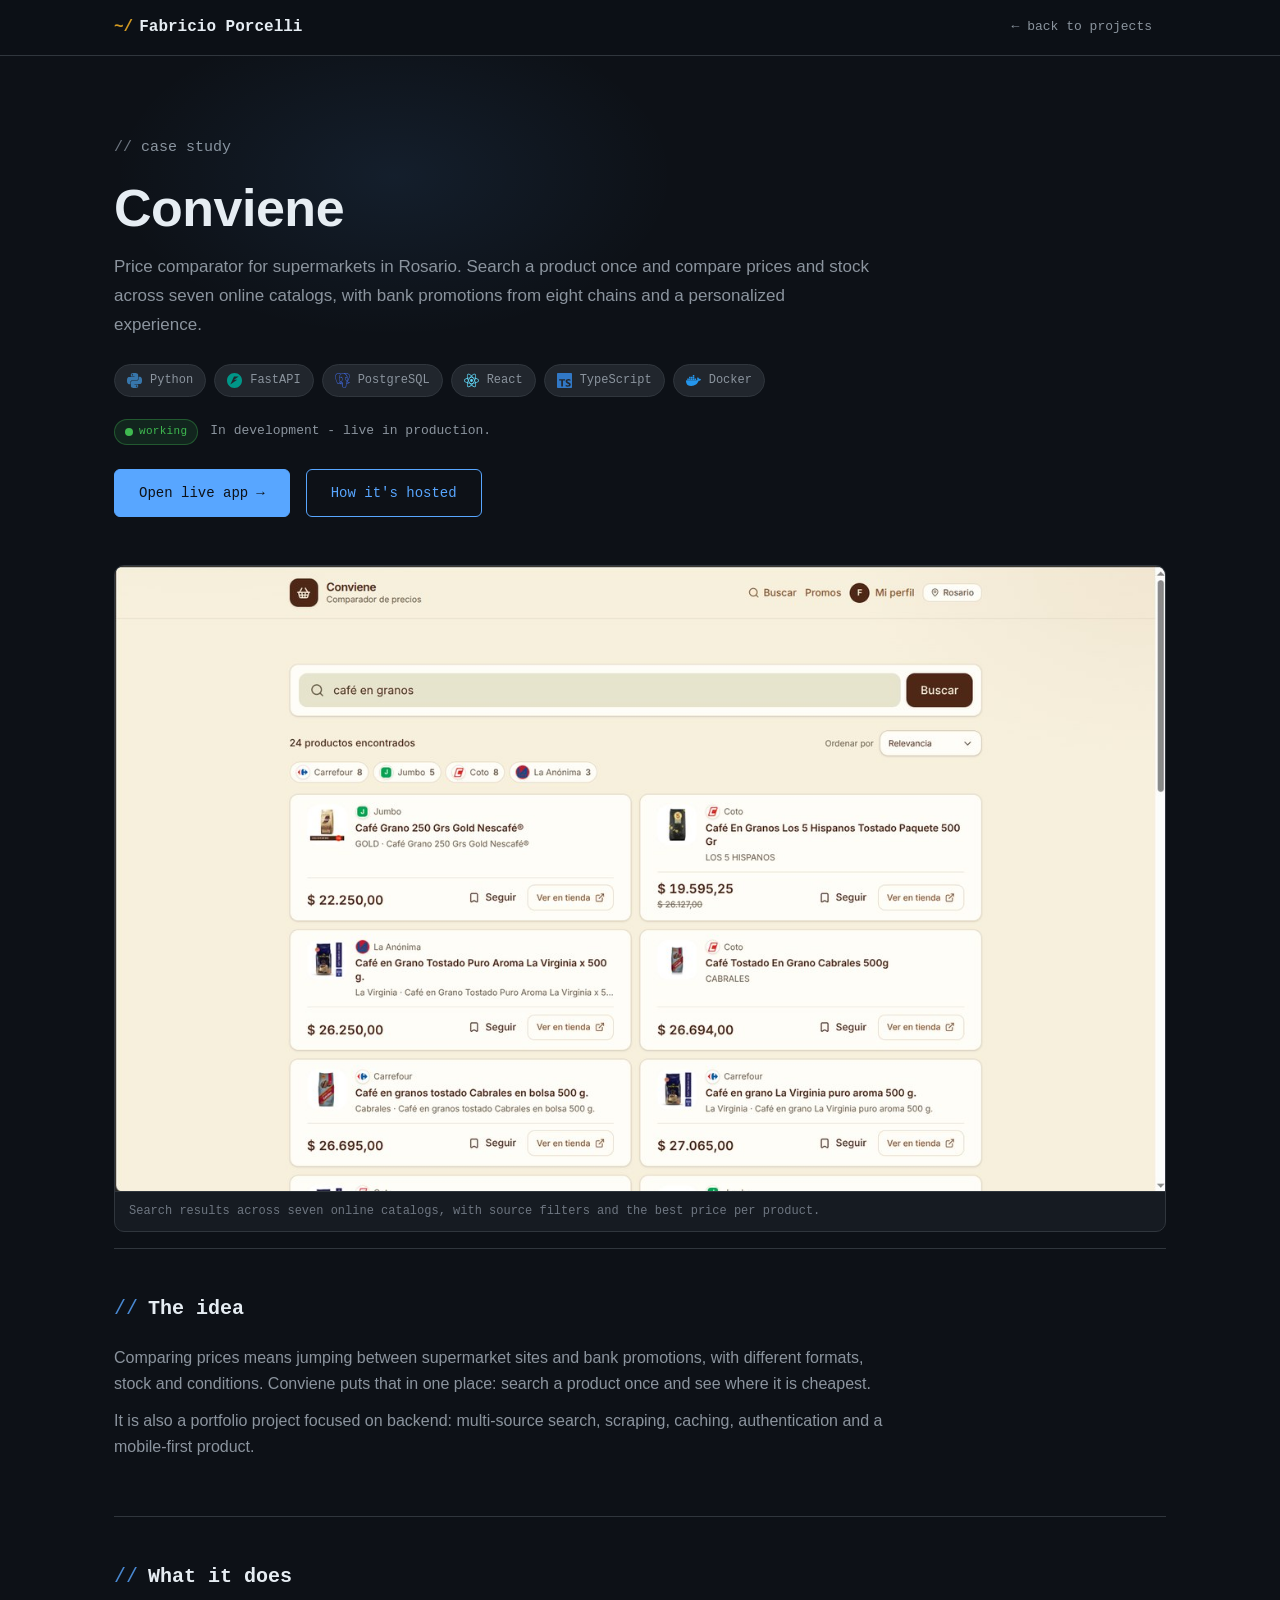
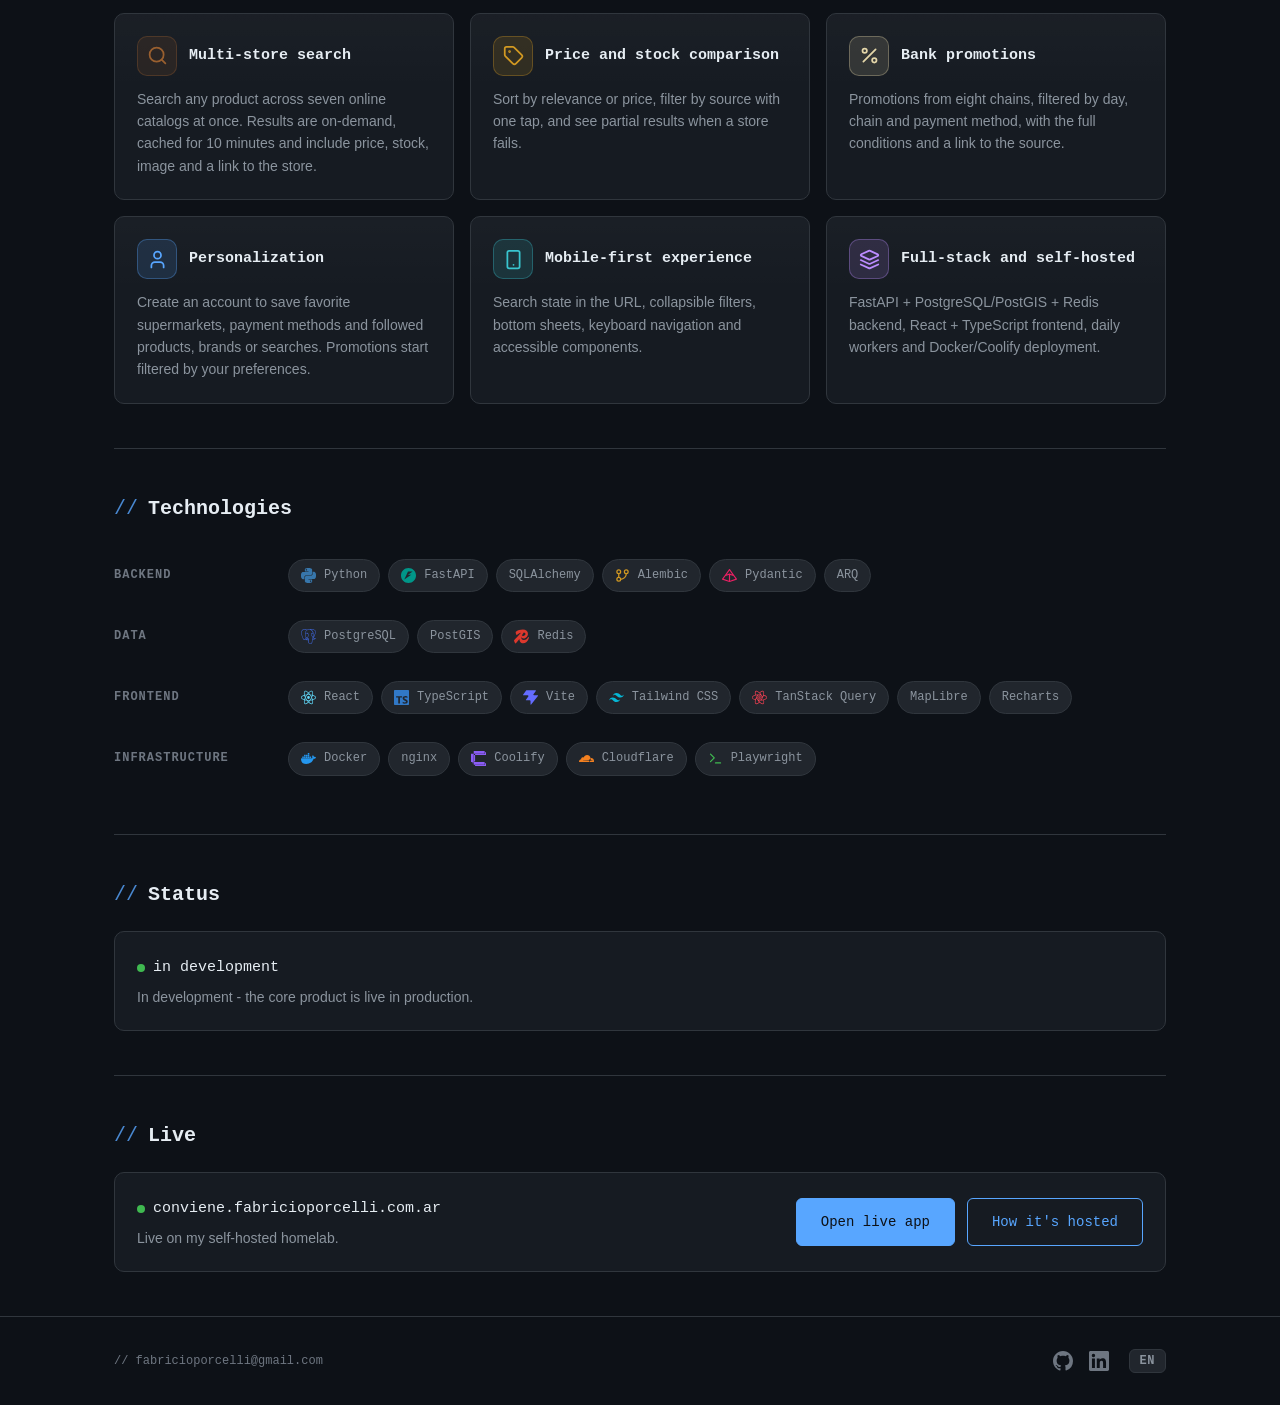
==== projects/conviene.html @ 6008b004 "feat: se agrega conviene y se unifican las paginas de proyectos - se agrega conviene como tercer pro" ====
<!DOCTYPE html>
<html lang="en">
<head>
  <meta charset="UTF-8">
  <meta name="viewport" content="width=device-width, initial-scale=1.0">
  <meta name="referrer" content="strict-origin-when-cross-origin">
  <meta http-equiv="Content-Security-Policy" content="default-src 'self'; script-src 'self' https://umami.fabricioporcelli.com.ar; style-src 'self' 'unsafe-inline'; img-src 'self' https://status.fabricioporcelli.com.ar data:; connect-src 'self' https://*.workers.dev https://contact.fabricioporcelli.com.ar https://umami.fabricioporcelli.com.ar; form-action 'self' https://*.workers.dev https://contact.fabricioporcelli.com.ar; base-uri 'self'; object-src 'none'">
  <title>Conviene - Supermarket Price Comparator | Fabricio Porcelli</title>
  <meta name="description" content="Full-stack supermarket price comparator for Rosario: online catalog search, stock, bank promotions and personalization. FastAPI, PostgreSQL/PostGIS, Redis and React.">
  <link rel="icon" href="../svgs/code.svg">
  <link rel="stylesheet" href="../styles/styles.css">
  <script defer src="https://umami.fabricioporcelli.com.ar/script.js" data-website-id="62327ebd-9f71-47a7-b6ca-48b7fea341be"></script>
</head>
<body>
  <header class="header">
    <nav class="nav">
      <a href="../index.html" class="nav-brand">
        <span class="nav-brand-icon">~/</span>
        Fabricio Porcelli
      </a>
      <a href="../index.html#proyectos" class="nav-link" data-i18n="detail.back">&larr; back to projects</a>
    </nav>
  </header>

  <main class="detail-page">
    <div class="container">
      <div class="detail-hero">
        <p class="hero-greeting"><span class="comment">//</span> <span data-i18n="cv.kicker">case study</span></p>
        <h1 class="detail-title">Conviene</h1>
        <p class="detail-subtitle" data-i18n="cv.subtitle">
          Price comparator for supermarkets in Rosario. Search a product once and compare prices
          and stock across seven online catalogs, with bank promotions from eight chains and a
          personalized experience.
        </p>
        <div class="detail-stack">
          <span class="detail-stack-item"><img src="../svgs/tech/python.svg" alt="">Python</span>
          <span class="detail-stack-item"><img src="../svgs/tech/fastapi.svg" alt="">FastAPI</span>
          <span class="detail-stack-item"><img src="../svgs/tech/postgresql.svg" alt="">PostgreSQL</span>
          <span class="detail-stack-item"><img src="../svgs/tech/react.svg" alt="">React</span>
          <span class="detail-stack-item"><img src="../svgs/tech/typescript.svg" alt="">TypeScript</span>
          <span class="detail-stack-item"><img src="../svgs/tech/docker.svg" alt="">Docker</span>
        </div>
        <div class="sir-working">
          <span class="project-working"><span class="working-dot"></span>working</span>
          <span data-i18n="cv.working">In development - live in production.</span>
        </div>
        <div class="hero-actions" style="margin-top: 24px;">
          <a class="btn btn-primary" href="https://conviene.fabricioporcelli.com.ar/" target="_blank" rel="noopener noreferrer"><span data-i18n="cv.live.open">Open live app</span> <span class="arrow">&rarr;</span></a>
          <a class="btn btn-outline" href="homelab.html" data-i18n="cv.live.infra">How it's hosted</a>
        </div>
      </div>

      <figure class="detail-figure">
        <img src="../images/conviene-desktop.jpg" alt="Conviene search results on desktop">
        <figcaption data-i18n="cv.shot.caption">Search results across seven online catalogs, with source filters and the best price per product.</figcaption>
      </figure>

      <section class="detail-section">
        <h2 data-i18n="cv.idea.title">The idea</h2>
        <p data-i18n="cv.idea.p1">
          Comparing prices means jumping between supermarket sites and bank promotions, with
          different formats, stock and conditions. Conviene puts that in one place: search a
          product once and see where it is cheapest.
        </p>
        <p data-i18n="cv.idea.p2">
          It is also a portfolio project focused on backend: multi-source search, scraping,
          caching, authentication and a mobile-first product.
        </p>
      </section>

      <section class="detail-section">
        <h2 data-i18n="cv.features.title">What it does</h2>
        <div class="detail-grid">
          <article class="detail-card" style="--card-accent: #995f2f">
            <div class="detail-card-head">
              <span class="detail-card-icon">
                <svg width="21" height="21" viewBox="0 0 24 24" fill="none" stroke="currentColor" stroke-width="2" stroke-linecap="round" stroke-linejoin="round"><circle cx="11" cy="11" r="8"/><path d="m21 21-4.3-4.3"/></svg>
              </span>
              <h3 data-i18n="cv.f1.title">Multi-store search</h3>
            </div>
            <p data-i18n="cv.f1.desc">Search any product across seven online catalogs at once. Results are on-demand, cached for 10 minutes and include price, stock, image and a link to the store.</p>
          </article>

          <article class="detail-card" style="--card-accent: #d29922">
            <div class="detail-card-head">
              <span class="detail-card-icon">
                <svg width="21" height="21" viewBox="0 0 24 24" fill="none" stroke="currentColor" stroke-width="2" stroke-linecap="round" stroke-linejoin="round"><path d="M12.586 2.586A2 2 0 0 0 11.172 2H4a2 2 0 0 0-2 2v7.172a2 2 0 0 0 .586 1.414l8.704 8.704a2.426 2.426 0 0 0 3.42 0l6.58-6.58a2.426 2.426 0 0 0 0-3.42z"/><circle cx="7.5" cy="7.5" r=".5" fill="currentColor"/></svg>
              </span>
              <h3 data-i18n="cv.f2.title">Price and stock comparison</h3>
            </div>
            <p data-i18n="cv.f2.desc">Sort by relevance or price, filter by source with one tap, and see partial results when a store fails.</p>
          </article>

          <article class="detail-card" style="--card-accent: #e4d6a9">
            <div class="detail-card-head">
              <span class="detail-card-icon">
                <svg width="21" height="21" viewBox="0 0 24 24" fill="none" stroke="currentColor" stroke-width="2" stroke-linecap="round" stroke-linejoin="round"><line x1="19" x2="5" y1="5" y2="19"/><circle cx="6.5" cy="6.5" r="2.5"/><circle cx="17.5" cy="17.5" r="2.5"/></svg>
              </span>
              <h3 data-i18n="cv.f3.title">Bank promotions</h3>
            </div>
            <p data-i18n="cv.f3.desc">Promotions from eight chains, filtered by day, chain and payment method, with the full conditions and a link to the source.</p>
          </article>

          <article class="detail-card" style="--card-accent: #58a6ff">
            <div class="detail-card-head">
              <span class="detail-card-icon">
                <svg width="21" height="21" viewBox="0 0 24 24" fill="none" stroke="currentColor" stroke-width="2" stroke-linecap="round" stroke-linejoin="round"><path d="M19 21v-2a4 4 0 0 0-4-4H9a4 4 0 0 0-4 4v2"/><circle cx="12" cy="7" r="4"/></svg>
              </span>
              <h3 data-i18n="cv.f4.title">Personalization</h3>
            </div>
            <p data-i18n="cv.f4.desc">Create an account to save favorite supermarkets, payment methods and followed products, brands or searches. Promotions start filtered by your preferences.</p>
          </article>

          <article class="detail-card" style="--card-accent: #39c5cf">
            <div class="detail-card-head">
              <span class="detail-card-icon">
                <svg width="21" height="21" viewBox="0 0 24 24" fill="none" stroke="currentColor" stroke-width="2" stroke-linecap="round" stroke-linejoin="round"><rect width="14" height="20" x="5" y="2" rx="2" ry="2"/><path d="M12 18h.01"/></svg>
              </span>
              <h3 data-i18n="cv.f5.title">Mobile-first experience</h3>
            </div>
            <p data-i18n="cv.f5.desc">Search state in the URL, collapsible filters, bottom sheets, keyboard navigation and accessible components.</p>
          </article>

          <article class="detail-card" style="--card-accent: #bc8cff">
            <div class="detail-card-head">
              <span class="detail-card-icon">
                <svg width="21" height="21" viewBox="0 0 24 24" fill="none" stroke="currentColor" stroke-width="2" stroke-linecap="round" stroke-linejoin="round"><path d="m12.83 2.18a2 2 0 0 0-1.66 0L2.6 6.08a1 1 0 0 0 0 1.83l8.58 3.91a2 2 0 0 0 1.66 0l8.58-3.9a1 1 0 0 0 0-1.83Z"/><path d="m22 17.65-9.17 4.16a2 2 0 0 1-1.66 0L2 17.65"/><path d="m22 12.65-9.17 4.16a2 2 0 0 1-1.66 0L2 12.65"/></svg>
              </span>
              <h3 data-i18n="cv.f6.title">Full-stack and self-hosted</h3>
            </div>
            <p data-i18n="cv.f6.desc">FastAPI + PostgreSQL/PostGIS + Redis backend, React + TypeScript frontend, daily workers and Docker/Coolify deployment.</p>
          </article>
        </div>
      </section>

      <section class="detail-section">
        <h2 data-i18n="cv.tech.title">Technologies</h2>
        <div class="tech-board">
          <div class="tech-row">
            <span class="tech-label" data-i18n="cv.tech.backend">Backend</span>
            <div class="tech-items">
              <span class="tech-item"><img src="../svgs/tech/python.svg" alt="">Python</span>
              <span class="tech-item"><img src="../svgs/tech/fastapi.svg" alt="">FastAPI</span>
              <span class="tech-item">SQLAlchemy</span>
              <span class="tech-item"><img src="../svgs/tech/alembic.svg" alt="">Alembic</span>
              <span class="tech-item"><img src="../svgs/tech/pydantic.svg" alt="">Pydantic</span>
              <span class="tech-item">ARQ</span>
            </div>
          </div>
          <div class="tech-row">
            <span class="tech-label" data-i18n="cv.tech.data">Data</span>
            <div class="tech-items">
              <span class="tech-item"><img src="../svgs/tech/postgresql.svg" alt="">PostgreSQL</span>
              <span class="tech-item">PostGIS</span>
              <span class="tech-item"><img src="../svgs/tech/redis.svg" alt="">Redis</span>
            </div>
          </div>
          <div class="tech-row">
            <span class="tech-label" data-i18n="cv.tech.frontend">Frontend</span>
            <div class="tech-items">
              <span class="tech-item"><img src="../svgs/tech/react.svg" alt="">React</span>
              <span class="tech-item"><img src="../svgs/tech/typescript.svg" alt="">TypeScript</span>
              <span class="tech-item"><img src="../svgs/tech/vite.svg" alt="">Vite</span>
              <span class="tech-item"><img src="../svgs/tech/tailwindcss.svg" alt="">Tailwind CSS</span>
              <span class="tech-item"><img src="../svgs/tech/reactquery.svg" alt="">TanStack Query</span>
              <span class="tech-item">MapLibre</span>
              <span class="tech-item">Recharts</span>
            </div>
          </div>
          <div class="tech-row">
            <span class="tech-label" data-i18n="cv.tech.infra">Infrastructure</span>
            <div class="tech-items">
              <span class="tech-item"><img src="../svgs/tech/docker.svg" alt="">Docker</span>
              <span class="tech-item">nginx</span>
              <span class="tech-item"><img src="../svgs/tech/coolify.svg" alt="">Coolify</span>
              <span class="tech-item"><img src="../svgs/tech/cloudflare.svg" alt="">Cloudflare</span>
              <span class="tech-item"><img src="../svgs/tech/terminal.svg" alt="">Playwright</span>
            </div>
          </div>
        </div>
      </section>

      <section class="detail-section">
        <h2 data-i18n="cv.status.title">Status</h2>
        <div class="status-box">
          <div class="status-box-info">
            <span class="status-box-name"><span class="status-box-dot"></span><span data-i18n="cv.status.name">in development</span></span>
            <p data-i18n="cv.status.desc">In development - the core product is live in production.</p>
          </div>
        </div>
      </section>

      <section class="detail-section">
        <h2 data-i18n="cv.live.title">Live</h2>
        <div class="status-box">
          <div class="status-box-info">
            <span class="status-box-name"><span class="status-box-dot"></span>conviene.fabricioporcelli.com.ar</span>
            <p data-i18n="cv.live.desc">Live on my self-hosted homelab.</p>
          </div>
          <div class="status-box-actions">
            <a class="btn btn-primary" href="https://conviene.fabricioporcelli.com.ar/" target="_blank" rel="noopener noreferrer" data-i18n="cv.live.open">Open app</a>
            <a class="btn btn-outline" href="homelab.html" data-i18n="cv.live.infra">How it's hosted</a>
          </div>
        </div>
      </section>
    </div>
  </main>

  <footer class="footer">
    <div class="container">
      <div class="footer-content">
        <p class="footer-info">
          <span class="comment">//</span> fabricioporcelli@gmail.com
        </p>
        <div class="footer-actions">
          <div class="footer-socials">
            <a href="https://github.com/FabricioPorcelli" target="_blank" rel="noopener noreferrer" class="footer-social-link" aria-label="GitHub">
              <svg viewBox="0 0 24 24" fill="currentColor"><path d="M12 0C5.37 0 0 5.37 0 12c0 5.31 3.435 9.795 8.205 11.385.6.105.825-.255.825-.57 0-.285-.015-1.23-.015-2.235-3.015.555-3.795-.735-4.035-1.41-.135-.345-.72-1.41-1.23-1.695-.42-.225-1.02-.78-.015-.795.945-.015 1.62.87 1.845 1.23 1.08 1.815 2.805 1.305 3.495.99.105-.78.42-1.305.765-1.605-2.67-.3-5.46-1.335-5.46-5.925 0-1.305.465-2.385 1.23-3.225-.12-.3-.54-1.53.12-3.18 0 0 1.005-.315 3.3 1.23.96-.27 1.98-.405 3-.405s2.04.135 3 .405c2.295-1.56 3.3-1.23 3.3-1.23.66 1.65.24 2.88.12 3.18.765.84 1.23 1.905 1.23 3.225 0 4.605-2.805 5.625-5.475 5.925.435.375.81 1.095.81 2.22 0 1.605-.015 2.895-.015 3.3 0 .315.225.69.825.57A12.02 12.02 0 0 0 24 12c0-6.63-5.37-12-12-12z"/></svg>
            </a>
            <a href="https://www.linkedin.com/in/fabricio-porcelli/" target="_blank" rel="noopener noreferrer" class="footer-social-link" aria-label="LinkedIn">
              <svg viewBox="0 0 24 24" fill="currentColor"><path d="M20.447 20.452h-3.554v-5.569c0-1.328-.027-3.037-1.852-3.037-1.853 0-2.136 1.445-2.136 2.939v5.667H9.351V9h3.414v1.561h.046c.477-.9 1.637-1.85 3.37-1.85 3.601 0 4.267 2.37 4.267 5.455v6.286zM5.337 7.433a2.062 2.062 0 01-2.063-2.065 2.064 2.064 0 112.063 2.065zm1.782 13.019H3.555V9h3.564v11.452zM22.225 0H1.771C.792 0 0 .774 0 1.729v20.542C0 23.227.792 24 1.771 24h20.451C23.2 24 24 23.227 24 22.271V1.729C24 .774 23.2 0 22.222 0h.003z"/></svg>
            </a>
          </div>
          <button class="lang-toggle" id="lang-toggle" aria-label="Switch language">EN</button>
        </div>
      </div>
    </div>
  </footer>

  <script src="../scripts/detail.js"></script>
</body>
</html>
---- styles/styles.css ----
*,
*::before,
*::after {
  box-sizing: border-box;
  margin: 0;
  padding: 0;
}

:root {
  --bg-primary: #0d1117;
  --bg-secondary: #161b22;
  --bg-tertiary: #21262d;
  --border: #30363d;
  --border-hover: #484f58;
  --text-primary: #e6edf3;
  --text-secondary: #8b949e;
  --text-tertiary: #6e7681;
  --accent-blue: #58a6ff;
  --accent-green: #3fb950;
  --accent-orange: #d29922;
  --accent-purple: #bc8cff;
  --accent-red: #f85149;
  --font-sans: -apple-system, BlinkMacSystemFont, 'Segoe UI', Helvetica, Arial, sans-serif;
  --font-mono: 'SF Mono', 'Fira Code', 'Cascadia Code', 'JetBrains Mono', monospace;
  --nav-height: 56px;
  --max-width: 1100px;
  --section-padding: 100px 0;
}

html {
  background: var(--bg-primary);
  scroll-behavior: smooth;
  scroll-padding-top: var(--nav-height);
  scrollbar-width: thin;
  scrollbar-color: var(--bg-tertiary) var(--bg-primary);
}

::-webkit-scrollbar {
  width: 10px;
}

::-webkit-scrollbar-track {
  background: var(--bg-primary);
}

::-webkit-scrollbar-thumb {
  background: var(--bg-tertiary);
  border-radius: 8px;
  border: 2px solid var(--bg-primary);
}

::-webkit-scrollbar-thumb:hover {
  background: var(--border-hover);
}

:focus-visible {
  outline: 2px solid var(--accent-blue);
  outline-offset: 3px;
  border-radius: 4px;
}

body {
  background: var(--bg-primary);
  color: var(--text-primary);
  font-family: var(--font-sans);
  line-height: 1.6;
  min-height: 100vh;
  transition: opacity 0.18s ease;
}

body.lang-switching {
  opacity: 0;
  pointer-events: none;
}

img {
  max-width: 100%;
  display: block;
}

a {
  color: inherit;
  text-decoration: none;
}

ul {
  list-style: none;
}

.container {
  max-width: var(--max-width);
  margin: 0 auto;
  padding: 0 24px;
}

::selection {
  background: var(--accent-blue);
  color: var(--bg-primary);
}

.btn {
  display: inline-flex;
  align-items: center;
  gap: 8px;
  padding: 12px 24px;
  border-radius: 6px;
  font-family: var(--font-mono);
  font-size: 14px;
  font-weight: 500;
  cursor: pointer;
  transition: all 0.2s;
  border: 1px solid var(--border);
}

.btn-primary {
  background: var(--accent-blue);
  color: var(--bg-primary);
  border-color: var(--accent-blue);
}

.btn-primary:hover {
  background: #79b8ff;
  border-color: #79b8ff;
}

.btn-outline {
  background: transparent;
  color: var(--accent-blue);
  border-color: var(--accent-blue);
}

.btn-outline:hover {
  background: rgba(88, 166, 255, 0.1);
}

.btn-github {
  padding: 12px 14px;
}

.btn-github svg {
  width: 18px;
  height: 18px;
}

.comment {
  color: var(--text-tertiary);
  font-family: var(--font-mono);
}

/* HEADER / NAV */
.header {
  position: fixed;
  top: 0;
  left: 0;
  right: 0;
  height: var(--nav-height);
  background: rgba(13, 17, 23, 0.9);
  backdrop-filter: blur(12px);
  border-bottom: 1px solid var(--border);
  z-index: 1000;
}

.nav {
  display: flex;
  align-items: center;
  justify-content: space-between;
  height: 100%;
  max-width: var(--max-width);
  margin: 0 auto;
  padding: 0 24px;
}

.nav-brand {
  display: flex;
  align-items: center;
  gap: 6px;
  font-family: var(--font-mono);
  font-size: 16px;
  font-weight: 600;
  color: var(--text-primary);
}

.nav-brand-icon {
  color: var(--accent-orange);
}

.nav-links {
  display: flex;
  align-items: center;
  gap: 4px;
}

.nav-link {
  padding: 8px 14px;
  font-family: var(--font-mono);
  font-size: 13px;
  color: var(--text-secondary);
  border-radius: 6px;
  transition: all 0.2s;
  position: relative;
}

.nav-link-index {
  display: none;
}

.nav-link:hover {
  color: var(--text-primary);
  background: var(--bg-tertiary);
}

.nav-link.active {
  color: var(--accent-blue);
}

.nav-link.active::after {
  content: '';
  position: absolute;
  bottom: -2px;
  left: 14px;
  right: 14px;
  height: 2px;
  background: var(--accent-blue);
  border-radius: 1px;
}

.menu-toggle {
  display: none;
  background: none;
  border: none;
  cursor: pointer;
  padding: 8px;
  flex-direction: column;
  gap: 5px;
}

.menu-toggle span {
  display: block;
  width: 22px;
  height: 2px;
  background: var(--text-primary);
  border-radius: 2px;
  transition: all 0.3s;
}

.lang-toggle {
  background: var(--bg-tertiary);
  border: 1px solid var(--border);
  color: var(--text-secondary);
  font-family: var(--font-mono);
  font-size: 12px;
  font-weight: 600;
  padding: 4px 10px;
  border-radius: 6px;
  cursor: pointer;
  transition: all 0.2s;
  letter-spacing: 0.5px;
}

.lang-toggle:hover {
  color: var(--text-primary);
  border-color: var(--border-hover);
}

.lang-toggle.pulse {
  animation: langPulse 0.4s ease;
}

@keyframes langPulse {
  0% {
    transform: scale(1);
  }
  40% {
    transform: scale(0.88);
  }
  100% {
    transform: scale(1);
  }
}

/* HERO */
.hero {
  position: relative;
  min-height: 100vh;
  display: flex;
  align-items: center;
  padding-top: var(--nav-height);
}

.hero::before {
  content: '';
  position: absolute;
  top: 8%;
  left: 0;
  width: min(620px, 100%);
  height: 420px;
  background: radial-gradient(closest-side, rgba(88, 166, 255, 0.10), transparent);
  pointer-events: none;
}

.hero::after {
  content: '';
  position: absolute;
  inset: 0;
  background-image: radial-gradient(rgba(110, 118, 129, 0.16) 1px, transparent 1px);
  background-size: 28px 28px;
  -webkit-mask-image: radial-gradient(ellipse at 30% 45%, black 0%, transparent 68%);
  mask-image: radial-gradient(ellipse at 30% 45%, black 0%, transparent 68%);
  pointer-events: none;
  opacity: 0.55;
}

.hero .container {
  position: relative;
  z-index: 1;
}

.hero-content {
  display: flex;
  align-items: center;
  gap: 60px;
  max-width: var(--max-width);
}

.hero-text {
  flex: 1;
  max-width: 620px;
}

.hero-image {
  position: relative;
  flex-shrink: 0;
}

.hero-image::before {
  content: '';
  position: absolute;
  inset: -20px;
  border-radius: 50%;
  background: radial-gradient(circle, rgba(88, 166, 255, 0.20), transparent 70%);
  filter: blur(12px);
  z-index: -1;
}

.hero-image img {
  width: 300px;
  height: 300px;
  border-radius: 50%;
  object-fit: cover;
  border: 2px solid transparent;
  background:
    linear-gradient(var(--bg-primary), var(--bg-primary)) padding-box,
    linear-gradient(135deg, var(--accent-blue), var(--accent-green)) border-box;
  box-shadow: 0 0 34px rgba(88, 166, 255, 0.12);
  transition: box-shadow 0.3s;
}

.hero-image img:hover {
  box-shadow: 0 0 52px rgba(88, 166, 255, 0.25);
}

.hero-stack {
  display: flex;
  flex-wrap: wrap;
  gap: 8px;
  margin-bottom: 28px;
}

.hero-stack-item {
  display: inline-flex;
  align-items: center;
  gap: 8px;
  padding: 6px 12px;
  background: var(--bg-tertiary);
  border: 1px solid var(--border);
  border-radius: 999px;
  font-family: var(--font-mono);
  font-size: 12px;
  color: var(--text-secondary);
  transition: border-color 0.2s, color 0.2s;
}

.hero-stack-item:hover {
  border-color: var(--border-hover);
  color: var(--text-primary);
}

.hero-stack-item img {
  width: 15px;
  height: 15px;
}

.hero-greeting {
  font-family: var(--font-mono);
  font-size: 15px;
  color: var(--text-secondary);
  margin-bottom: 20px;
}

.hero-name {
  font-size: clamp(40px, 8vw, 72px);
  font-weight: 700;
  line-height: 1.1;
  margin-bottom: 10px;
  letter-spacing: -1px;
}

.hero-subtitle {
  font-size: clamp(20px, 4vw, 32px);
  font-weight: 500;
  color: var(--text-secondary);
  margin-bottom: 24px;
  line-height: 1.3;
}

.accent-blue {
  color: var(--accent-blue);
}

.accent-green {
  color: var(--accent-green);
}

.accent-orange {
  color: var(--accent-orange);
}

.accent-purple {
  color: var(--accent-purple);
}

.hero-desc {
  font-size: 16px;
  color: var(--text-secondary);
  max-width: 580px;
  margin-bottom: 36px;
  line-height: 1.7;
}

.hero-actions {
  display: flex;
  gap: 16px;
  flex-wrap: wrap;
}

.arrow {
  transition: transform 0.2s;
}

.btn:hover .arrow {
  transform: translateX(4px);
}

/* SECTIONS */
.section {
  position: relative;
  padding: var(--section-padding);
}

.section::before {
  content: '';
  position: absolute;
  top: 0;
  left: 0;
  width: min(520px, 100%);
  height: 260px;
  background: radial-gradient(closest-side, rgba(88, 166, 255, 0.06), transparent);
  pointer-events: none;
}

#curriculum::before {
  background: radial-gradient(closest-side, rgba(188, 140, 255, 0.06), transparent);
}

#contacto::before {
  background: radial-gradient(closest-side, rgba(63, 185, 80, 0.05), transparent);
}

.section .container {
  position: relative;
  z-index: 1;
}

.section-header {
  display: flex;
  align-items: center;
  gap: 12px;
  margin-bottom: 48px;
}

.section-number {
  font-family: var(--font-mono);
  font-size: 14px;
  color: var(--accent-blue);
  font-weight: 500;
}

.section-title {
  font-family: var(--font-mono);
  font-size: 22px;
  font-weight: 600;
  color: var(--text-primary);
  white-space: nowrap;
}

.section-title::before {
  content: '// ';
  color: var(--accent-blue);
  font-weight: 400;
  opacity: 0.8;
}

.section-line {
  flex: 1;
  height: 1px;
  background: var(--border);
}

/* PROJECTS */
.projects-grid {
  display: grid;
  grid-template-columns: repeat(auto-fill, minmax(320px, 1fr));
  gap: 16px;
}

.projects-archive {
  margin-top: 48px;
}

.archive-toggle {
  display: flex;
  align-items: center;
  gap: 8px;
  width: fit-content;
  margin: 0 auto;
  padding: 10px 20px;
  background: transparent;
  border: 1px solid var(--border);
  border-radius: 6px;
  color: var(--text-secondary);
  font-family: var(--font-mono);
  font-size: 13px;
  cursor: pointer;
  transition: all 0.2s;
}

.archive-toggle:hover {
  color: var(--text-primary);
  border-color: var(--border-hover);
  background: var(--bg-tertiary);
}

.archive-chevron {
  transition: transform 0.3s;
}

.archive-toggle.open .archive-chevron {
  transform: rotate(180deg);
}

.archive-collapse {
  display: grid;
  grid-template-rows: 0fr;
  transition: grid-template-rows 0.5s cubic-bezier(0.4, 0, 0.2, 1);
}

.archive-collapse.open {
  grid-template-rows: 1fr;
}

.archive-inner {
  overflow: hidden;
  min-height: 0;
  opacity: 0;
  transform: translateY(-10px);
  transition: opacity 0.4s ease, transform 0.5s cubic-bezier(0.4, 0, 0.2, 1);
}

.archive-collapse.open .archive-inner {
  opacity: 1;
  transform: translateY(0);
}

.archive-collapse.expanded .archive-inner {
  overflow: visible;
}

#archive-grid {
  margin-top: 16px;
  padding: 8px 8px 16px;
}

.project-card {
  position: relative;
  background: var(--bg-secondary);
  border: 1px solid var(--border);
  border-radius: 8px;
  padding: 28px;
  transition: all 0.25s;
  display: flex;
  flex-direction: column;
}

.project-card:hover {
  border-color: var(--border-hover);
  transform: translateY(-4px);
  box-shadow: 0 8px 30px rgba(0, 0, 0, 0.3);
}

.project-card-link {
  position: absolute;
  inset: 0;
  z-index: 1;
  border-radius: 8px;
}

.project-header {
  display: flex;
  align-items: center;
  justify-content: space-between;
  gap: 12px;
  margin-bottom: 20px;
}

.project-icon-tile {
  display: inline-flex;
  align-items: center;
  justify-content: center;
  width: 42px;
  height: 42px;
  flex-shrink: 0;
  border-radius: 10px;
  background: color-mix(in srgb, var(--tile-accent, var(--accent-orange)) 13%, transparent);
  border: 1px solid color-mix(in srgb, var(--tile-accent, var(--accent-orange)) 32%, transparent);
}

.project-icon-tile svg {
  width: 22px;
  height: 22px;
}

.project-folder {
  color: var(--accent-orange);
}

.project-icon-server {
  color: var(--accent-blue);
}

.project-icon-wrench {
  color: var(--accent-green);
}

.project-icon-weather {
  color: #39c5cf;
}

.project-icon-cart {
  color: #e4d6a9;
}

.project-header-right {
  display: flex;
  align-items: center;
  gap: 12px;
  margin-left: auto;
}

.project-ext-links {
  position: relative;
  z-index: 2;
  display: flex;
  gap: 12px;
}

.project-footer {
  display: flex;
  align-items: center;
  justify-content: space-between;
  gap: 12px;
  margin-top: 16px;
}

.project-detail-hint {
  display: inline-flex;
  align-items: center;
  gap: 6px;
  font-family: var(--font-mono);
  font-size: 12px;
  color: var(--accent-blue);
}

.project-card:hover .project-detail-hint .arrow {
  transform: translateX(4px);
}

.project-status-link {
  position: relative;
  z-index: 2;
  display: inline-flex;
  border-radius: 4px;
}

.project-status-badge {
  height: 20px;
  display: block;
}

.project-working {
  display: inline-flex;
  align-items: center;
  gap: 6px;
  padding: 3px 10px;
  background: rgba(63, 185, 80, 0.12);
  border: 1px solid rgba(63, 185, 80, 0.35);
  border-radius: 999px;
  font-family: var(--font-mono);
  font-size: 11px;
  color: var(--accent-green);
  letter-spacing: 0.3px;
}

.working-dot {
  width: 8px;
  height: 8px;
  border-radius: 50%;
  background: var(--accent-green);
}

.project-working {
  animation: working-breathe 2.6s ease-in-out infinite;
}

@keyframes working-breathe {
  0%, 100% {
    box-shadow: 0 0 0 0 rgba(63, 185, 80, 0);
    border-color: rgba(63, 185, 80, 0.35);
    background: rgba(63, 185, 80, 0.12);
  }
  50% {
    box-shadow: 0 0 12px 1px rgba(63, 185, 80, 0.28);
    border-color: rgba(63, 185, 80, 0.7);
    background: rgba(63, 185, 80, 0.2);
  }
}

@keyframes working-pulse {
  0%, 100% {
    opacity: 1;
    box-shadow: 0 0 0 0 rgba(63, 185, 80, 0.5);
  }
  50% {
    opacity: 0.6;
    box-shadow: 0 0 0 4px rgba(63, 185, 80, 0);
  }
}

.project-ext-link {
  color: var(--text-tertiary);
  transition: color 0.2s;
}

.project-ext-link:hover {
  color: var(--accent-blue);
}

.project-title {
  font-size: 18px;
  font-weight: 600;
  margin-bottom: 12px;
  color: var(--text-primary);
  transition: color 0.2s;
}

.project-card:hover .project-title {
  color: var(--accent-blue);
}

.project-desc {
  font-size: 14px;
  color: var(--text-secondary);
  line-height: 1.6;
  margin-bottom: 20px;
  flex: 1;
}

.project-tags {
  display: flex;
  flex-wrap: wrap;
  gap: 12px;
}

.project-tag {
  font-family: var(--font-mono);
  font-size: 12px;
  color: var(--accent-blue);
}

/* CURRICULUM */
.curriculum-content {
  display: grid;
  grid-template-columns: 1fr 1fr;
  gap: 48px;
}

.curriculum-left h3,
.curriculum-right h3 {
  font-family: var(--font-mono);
  font-size: 16px;
  font-weight: 600;
  color: var(--text-primary);
  margin-bottom: 20px;
  padding-bottom: 8px;
  border-bottom: 1px solid var(--border);
}

.edu-item {
  margin-bottom: 24px;
}

.edu-item:last-child {
  margin-bottom: 0;
}

.timeline {
  position: relative;
  padding-left: 24px;
  margin-bottom: 32px;
}

.timeline::before {
  content: '';
  position: absolute;
  left: 6px;
  top: 8px;
  bottom: 8px;
  width: 1px;
  background: var(--border);
}

.timeline .edu-item {
  position: relative;
}

.timeline .edu-item::before {
  content: '';
  position: absolute;
  left: -24px;
  top: 5px;
  width: 9px;
  height: 9px;
  border-radius: 50%;
  background: var(--bg-primary);
  border: 2px solid var(--accent-blue);
}

.edu-date {
  font-family: var(--font-mono);
  font-size: 12px;
  color: var(--accent-blue);
  margin-bottom: 4px;
}

.edu-title {
  font-size: 16px;
  font-weight: 600;
  color: var(--text-primary);
  margin-bottom: 4px;
}

.edu-institution {
  font-size: 14px;
  color: var(--text-secondary);
}

.exp-list {
  list-style: none;
  display: flex;
  flex-direction: column;
  gap: 10px;
  padding: 0;
  margin-bottom: 32px;
}

.exp-list li {
  position: relative;
  padding-left: 18px;
  font-size: 14px;
  color: var(--text-secondary);
  line-height: 1.5;
}

.exp-list li::before {
  content: '▹';
  position: absolute;
  left: 0;
  color: var(--accent-blue);
}

.skills-grid {
  display: flex;
  flex-direction: column;
  gap: 12px;
  margin-bottom: 32px;
}

.skill-category {
  background: var(--bg-secondary);
  border: 1px solid var(--border);
  border-left: 3px solid var(--skill-accent, var(--border));
  border-radius: 8px;
  padding: 14px 16px;
  transition: border-color 0.2s;
}

.skill-category:hover {
  border-color: var(--border-hover);
  border-left-color: var(--skill-accent, var(--accent-blue));
}

.skill-category-title {
  font-family: var(--font-mono);
  font-size: 12px;
  font-weight: 600;
  color: var(--text-tertiary);
  text-transform: uppercase;
  letter-spacing: 1px;
  margin-bottom: 10px;
}

.skill-items {
  display: flex;
  flex-wrap: wrap;
  gap: 8px;
}

.skill-tag {
  display: inline-flex;
  align-items: center;
  gap: 4px;
  padding: 6px 14px;
  background: var(--bg-tertiary);
  border: 1px solid var(--border);
  border-radius: 6px;
  font-family: var(--font-mono);
  font-size: 12px;
  color: var(--text-secondary);
  transition: all 0.2s;
}

.skill-tag:hover {
  border-color: var(--accent-blue);
  color: var(--accent-blue);
  background: rgba(88, 166, 255, 0.08);
}

.skill-dot {
  font-size: 10px;
}

.curriculum-download {
  margin-top: 32px;
}

.curriculum-download p {
  font-size: 14px;
  color: var(--text-secondary);
  margin-bottom: 12px;
}

/* CONTACT */
.contact-content {
  display: grid;
  grid-template-columns: 1fr 1fr;
  gap: 48px;
  align-items: start;
}

.contact-info h3 {
  font-family: var(--font-mono);
  font-size: 16px;
  font-weight: 600;
  margin-bottom: 16px;
}

.contact-info p {
  font-size: 15px;
  color: var(--text-secondary);
  margin-bottom: 28px;
  line-height: 1.7;
}

.contact-links {
  display: flex;
  flex-direction: column;
  gap: 16px;
}

.contact-link {
  display: flex;
  align-items: center;
  gap: 12px;
  padding: 14px 18px;
  background: var(--bg-secondary);
  border: 1px solid var(--border);
  border-radius: 8px;
  transition: all 0.2s;
  font-size: 14px;
  color: var(--text-primary);
}

.contact-link:hover {
  border-color: var(--accent-blue);
  background: rgba(88, 166, 255, 0.05);
  transform: translateY(-2px);
}

.contact-link-icon {
  width: 20px;
  height: 20px;
  flex-shrink: 0;
  padding: 8px;
  box-sizing: content-box;
  color: var(--accent-blue);
  background: rgba(88, 166, 255, 0.08);
  border: 1px solid rgba(88, 166, 255, 0.2);
  border-radius: 9px;
}

.contact-link-label {
  font-family: var(--font-mono);
  font-size: 12px;
  color: var(--text-tertiary);
}

.contact-link-value {
  color: var(--text-primary);
}

.contact-form {
  display: flex;
  flex-direction: column;
  gap: 16px;
  background: var(--bg-secondary);
  border: 1px solid var(--border);
  border-radius: 10px;
  padding: 24px;
}

.form-group {
  display: flex;
  flex-direction: column;
  gap: 6px;
}

.form-label {
  font-family: var(--font-mono);
  font-size: 12px;
  color: var(--text-tertiary);
  text-transform: uppercase;
  letter-spacing: 0.5px;
}

.form-input,
.form-textarea {
  padding: 12px 14px;
  background: var(--bg-primary);
  border: 1px solid var(--border);
  border-radius: 6px;
  color: var(--text-primary);
  font-family: var(--font-sans);
  font-size: 14px;
  transition: border-color 0.2s, box-shadow 0.2s;
  outline: none;
}

.form-input:focus,
.form-textarea:focus {
  border-color: var(--accent-blue);
  box-shadow: 0 0 0 3px rgba(88, 166, 255, 0.12);
}

.form-input::placeholder,
.form-textarea::placeholder {
  color: var(--text-tertiary);
}

.form-textarea {
  resize: vertical;
  min-height: 120px;
}

.form-honeypot {
  position: absolute;
  left: -9999px;
  width: 1px;
  height: 1px;
  opacity: 0;
  pointer-events: none;
}

.form-status {
  font-family: var(--font-mono);
  font-size: 13px;
  line-height: 1.5;
  min-height: 18px;
  color: var(--text-secondary);
}

.form-status.success {
  color: var(--accent-green);
}

.form-status.error {
  color: var(--accent-red);
}

.btn:disabled {
  opacity: 0.6;
  cursor: not-allowed;
}

/* FOOTER */
.footer {
  border-top: 1px solid var(--border);
  padding: 32px 0;
}

.footer-content {
  display: flex;
  align-items: center;
  justify-content: space-between;
  gap: 16px;
  flex-wrap: wrap;
}

.footer-info {
  font-family: var(--font-mono);
  font-size: 12px;
  color: var(--text-tertiary);
}

.footer-actions {
  display: flex;
  align-items: center;
  gap: 20px;
}

.footer-socials {
  display: flex;
  gap: 16px;
}

.footer-social-link {
  color: var(--text-tertiary);
  transition: color 0.2s;
  display: flex;
  align-items: center;
}

.footer-social-link:hover {
  color: var(--accent-blue);
}

.footer-social-link svg {
  width: 20px;
  height: 20px;
}

/* MOBILE OVERLAY */
.mobile-overlay {
  display: none;
}

/* ANIMATIONS */
.fade-in {
  animation: fadeIn 0.6s ease-out;
}

@keyframes fadeIn {
  from {
    opacity: 0;
    transform: translateY(20px);
  }
  to {
    opacity: 1;
    transform: translateY(0);
  }
}

.reveal {
  opacity: 0;
  translate: 0 24px;
  transition: opacity 0.6s ease var(--rd, 0ms), translate 0.6s cubic-bezier(0.22, 1, 0.36, 1) var(--rd, 0ms);
}

.reveal.visible {
  opacity: 1;
  translate: 0 0;
}

@media (prefers-reduced-motion: reduce) {
  html {
    scroll-behavior: auto;
  }

  .reveal {
    opacity: 1;
    translate: none;
    transition: none;
  }

  .archive-collapse,
  .archive-inner {
    transition: none;
  }

  body {
    transition: none;
  }

  .project-working,
  .working-dot,
  .fade-in,
  .lang-toggle.pulse,
  .nav-links.open,
  .nav-links.open li {
    animation: none;
  }

  .nav-links.closing {
    display: none;
  }
}

/* DETAIL PAGE */
.detail-page {
  padding-top: var(--nav-height);
}

.detail-hero {
  position: relative;
  padding: 80px 0 48px;
}

.detail-hero::before {
  content: '';
  position: absolute;
  top: -40px;
  left: 0;
  width: min(560px, 100%);
  height: 320px;
  background: radial-gradient(closest-side, rgba(88, 166, 255, 0.09), transparent);
  pointer-events: none;
}

.detail-title {
  position: relative;
  font-size: clamp(32px, 6vw, 52px);
  font-weight: 700;
  line-height: 1.1;
  letter-spacing: -0.5px;
  margin-bottom: 16px;
}

.detail-subtitle {
  position: relative;
  font-size: 17px;
  color: var(--text-secondary);
  max-width: 760px;
  line-height: 1.7;
}

.detail-stack {
  position: relative;
  display: flex;
  flex-wrap: wrap;
  gap: 8px;
  margin-top: 24px;
}

.detail-stack-item {
  display: inline-flex;
  align-items: center;
  gap: 8px;
  padding: 6px 12px;
  background: var(--bg-tertiary);
  border: 1px solid var(--border);
  border-radius: 999px;
  font-family: var(--font-mono);
  font-size: 12px;
  color: var(--text-secondary);
}

.detail-stack-item img {
  width: 15px;
  height: 15px;
}

.detail-figure {
  margin: 0 0 16px;
  border: 1px solid var(--border);
  border-radius: 10px;
  overflow: hidden;
  background: var(--bg-secondary);
}

.detail-figure img {
  width: 100%;
  display: block;
}

.detail-figure figcaption {
  padding: 10px 14px;
  border-top: 1px solid var(--border);
  font-family: var(--font-mono);
  font-size: 12px;
  color: var(--text-tertiary);
}

.detail-section {
  padding: 44px 0;
  border-top: 1px solid var(--border);
}

.detail-section h2 {
  display: flex;
  align-items: center;
  gap: 10px;
  font-family: var(--font-mono);
  font-size: 20px;
  font-weight: 600;
  margin-bottom: 20px;
}

.detail-section h2::before {
  content: '//';
  color: var(--accent-blue);
  font-weight: 400;
  opacity: 0.8;
}

.detail-section p {
  color: var(--text-secondary);
  max-width: 780px;
  margin-bottom: 12px;
}

.detail-grid {
  display: grid;
  grid-template-columns: repeat(auto-fill, minmax(280px, 1fr));
  gap: 16px;
}

.detail-card {
  background:
    linear-gradient(180deg, rgba(255, 255, 255, 0.02), transparent 40%),
    var(--bg-secondary);
  border: 1px solid var(--border);
  border-radius: 10px;
  padding: 22px;
  transition: border-color 0.25s ease, transform 0.25s ease, box-shadow 0.25s ease;
}

.detail-card:hover {
  border-color: color-mix(in srgb, var(--card-accent, var(--accent-blue)) 45%, var(--border));
  transform: translateY(-3px);
  box-shadow: 0 12px 30px rgba(0, 0, 0, 0.25);
}

.detail-card-head {
  display: flex;
  align-items: center;
  gap: 12px;
  margin-bottom: 12px;
}

.detail-card-icon {
  display: inline-flex;
  align-items: center;
  justify-content: center;
  width: 40px;
  height: 40px;
  flex-shrink: 0;
  border-radius: 10px;
  background: color-mix(in srgb, var(--card-accent, var(--accent-blue)) 14%, transparent);
  border: 1px solid color-mix(in srgb, var(--card-accent, var(--accent-blue)) 32%, transparent);
}

.detail-card-icon img {
  width: 21px;
  height: 21px;
  display: block;
}

.detail-card-icon svg {
  width: 21px;
  height: 21px;
  color: var(--card-accent, var(--accent-blue));
}

.sir-working {
  display: flex;
  align-items: center;
  gap: 12px;
  flex-wrap: wrap;
  margin-top: 22px;
  font-family: var(--font-mono);
  font-size: 13px;
  color: var(--text-secondary);
}

.tech-board {
  display: flex;
  flex-direction: column;
}

.tech-row {
  display: grid;
  grid-template-columns: 150px 1fr;
  gap: 24px;
  align-items: start;
  padding: 14px 0;
}

.tech-label {
  padding-top: 7px;
  font-family: var(--font-mono);
  font-size: 12px;
  font-weight: 600;
  color: var(--text-tertiary);
  text-transform: uppercase;
  letter-spacing: 1px;
}

.tech-items {
  display: flex;
  flex-wrap: wrap;
  gap: 8px;
}

.tech-item {
  display: inline-flex;
  align-items: center;
  gap: 8px;
  padding: 6px 12px;
  background: var(--bg-tertiary);
  border: 1px solid var(--border);
  border-radius: 999px;
  font-family: var(--font-mono);
  font-size: 12px;
  color: var(--text-secondary);
  transition: border-color 0.2s, color 0.2s;
}

.tech-item:hover {
  border-color: var(--border-hover);
  color: var(--text-primary);
}

.tech-item img {
  width: 15px;
  height: 15px;
}

.status-box-note {
  margin-top: 8px;
  font-size: 13px;
  color: var(--text-tertiary);
}

.detail-card h3 {
  font-family: var(--font-mono);
  font-size: 15px;
  margin-bottom: 0;
  color: var(--text-primary);
}

.detail-card p {
  font-size: 14px;
  margin-bottom: 0;
}

.detail-list {
  display: flex;
  flex-direction: column;
  gap: 10px;
}

.detail-list li {
  position: relative;
  padding-left: 18px;
  color: var(--text-secondary);
  font-size: 15px;
  line-height: 1.6;
}

.detail-list li::before {
  content: '▹';
  position: absolute;
  left: 0;
  color: var(--accent-blue);
}

.flow {
  display: flex;
  flex-wrap: wrap;
  align-items: center;
  gap: 10px;
  margin: 24px 0;
}

.flow-step {
  display: inline-flex;
  align-items: center;
  gap: 8px;
  font-family: var(--font-mono);
  font-size: 12px;
  padding: 8px 14px;
  background: var(--bg-tertiary);
  border: 1px solid var(--border);
  border-radius: 6px;
  color: var(--text-primary);
}

.flow-step img {
  width: 14px;
  height: 14px;
}

.flow-arrow {
  color: var(--accent-blue);
  font-family: var(--font-mono);
}

.status-box {
  display: flex;
  align-items: center;
  justify-content: space-between;
  flex-wrap: wrap;
  gap: 20px;
  padding: 22px;
  background: var(--bg-secondary);
  border: 1px solid var(--border);
  border-radius: 10px;
}

.status-box-name {
  display: inline-flex;
  align-items: center;
  gap: 8px;
  font-family: var(--font-mono);
  font-size: 15px;
  color: var(--text-primary);
}

.status-box-dot {
  width: 8px;
  height: 8px;
  border-radius: 50%;
  background: var(--accent-green);
  animation: working-pulse 1.6s ease-in-out infinite;
}

.status-box-info p {
  margin: 6px 0 0;
  font-size: 14px;
}

.status-box-actions {
  display: flex;
  align-items: center;
  gap: 12px;
  flex-wrap: wrap;
}

@keyframes menu-fade {
  from {
    opacity: 0;
  }
  to {
    opacity: 1;
  }
}

@keyframes menu-item-in {
  from {
    opacity: 0;
    translate: 0 14px;
  }
  to {
    opacity: 1;
    translate: 0 0;
  }
}

@keyframes menu-fade-out {
  from {
    opacity: 1;
  }
  to {
    opacity: 0;
  }
}

/* RESPONSIVE */
@media (max-width: 768px) {
  :root {
    --section-padding: 60px 0;
  }

  .header {
    backdrop-filter: none;
    background: var(--bg-primary);
  }

  .nav-links {
    display: none;
    position: fixed;
    top: var(--nav-height);
    left: 0;
    right: 0;
    bottom: auto;
    height: calc(100vh - var(--nav-height));
    height: calc(100dvh - var(--nav-height));
    background:
      radial-gradient(closest-side at 15% 0%, rgba(88, 166, 255, 0.12), transparent),
      var(--bg-primary);
    flex-direction: column;
    align-items: stretch;
    justify-content: flex-start;
    gap: 0;
    padding: 32px 28px 40px;
    z-index: 999;
    overflow-y: auto;
    overscroll-behavior: contain;
  }

  .nav-links::before {
    content: '// menu';
    font-family: var(--font-mono);
    font-size: 12px;
    color: var(--text-tertiary);
    letter-spacing: 1px;
    margin-bottom: 20px;
  }

  .nav-links::after {
    content: 'fabricioporcelli@gmail.com';
    margin-top: auto;
    padding-top: 40px;
    font-family: var(--font-mono);
    font-size: 12px;
    color: var(--text-tertiary);
  }

  .nav-links.open {
    display: flex;
    animation: menu-fade 0.22s ease;
  }

  .nav-links.closing {
    display: flex;
    animation: menu-fade-out 0.18s ease forwards;
    pointer-events: none;
  }

  .nav-links li {
    border-bottom: 1px solid var(--border);
  }

  .nav-links.open li {
    animation: menu-item-in 0.35s cubic-bezier(0.22, 1, 0.36, 1) both;
  }

  .nav-links.open li:nth-child(1) { animation-delay: 0.04s; }
  .nav-links.open li:nth-child(2) { animation-delay: 0.09s; }
  .nav-links.open li:nth-child(3) { animation-delay: 0.14s; }
  .nav-links.open li:nth-child(4) { animation-delay: 0.19s; }

  .nav-link {
    display: flex;
    align-items: center;
    font-size: 26px;
    padding: 20px 4px;
    text-align: left;
    border-radius: 0;
    color: var(--text-secondary);
    transition: color 0.2s, transform 0.2s;
  }

  .nav-link:hover {
    background: transparent;
    color: var(--text-primary);
    transform: translateX(4px);
  }

  .nav-link.active {
    color: var(--accent-blue);
  }

  .nav-link.active::after {
    display: none;
  }

  .nav-link-index {
    display: inline-block;
    font-size: 12px;
    color: var(--accent-blue);
    margin-right: 14px;
    opacity: 0.8;
  }

  .menu-toggle {
    display: flex;
  }

  .menu-toggle.active span:nth-child(1) {
    transform: rotate(45deg) translate(5px, 5px);
  }

  .menu-toggle.active span:nth-child(2) {
    opacity: 0;
  }

  .menu-toggle.active span:nth-child(3) {
    transform: rotate(-45deg) translate(5px, -5px);
  }

  .hero {
    min-height: calc(100vh - var(--nav-height));
    padding-top: var(--nav-height);
  }

  .hero-content {
    flex-direction: column-reverse;
    gap: 40px;
    padding: 40px 0;
  }

  .hero-image img {
    width: 210px;
    height: 210px;
  }

  .hero-actions {
    flex-direction: column;
  }

  .btn {
    width: 100%;
    justify-content: center;
  }

  .hero-actions .btn-github {
    width: 56px;
    align-self: flex-start;
  }

  .projects-grid {
    grid-template-columns: 1fr;
  }

  .curriculum-content {
    grid-template-columns: 1fr;
    gap: 32px;
  }

  .contact-content {
    grid-template-columns: 1fr;
    gap: 32px;
  }

  .tech-row {
    grid-template-columns: 1fr;
    gap: 10px;
    padding: 16px 0;
  }

  .tech-label {
    padding-top: 0;
  }

  .footer-content {
    flex-direction: column;
    text-align: center;
  }
}

@media (max-width: 480px) {
  .container {
    padding: 0 16px;
  }

  .project-card {
    padding: 20px;
  }

  .section-header {
    flex-wrap: wrap;
  }

  .section-line {
    display: none;
  }
}
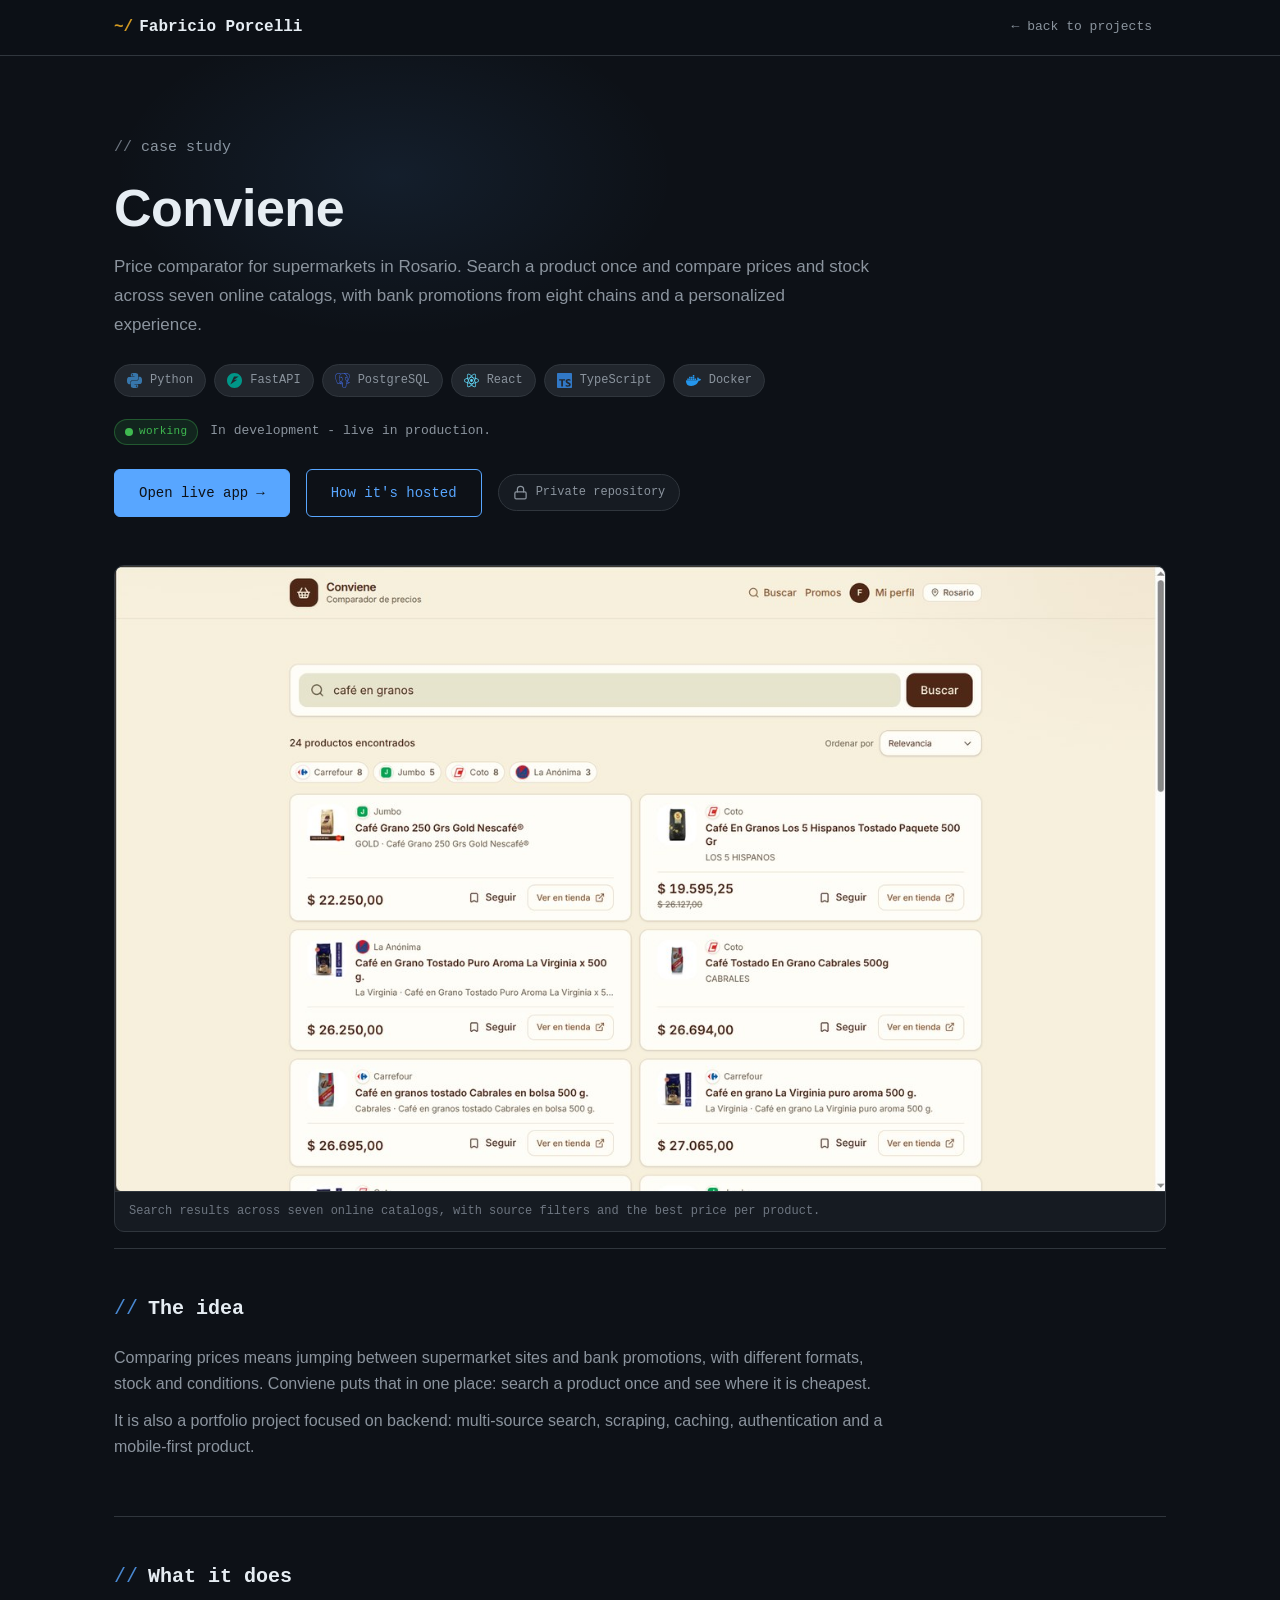
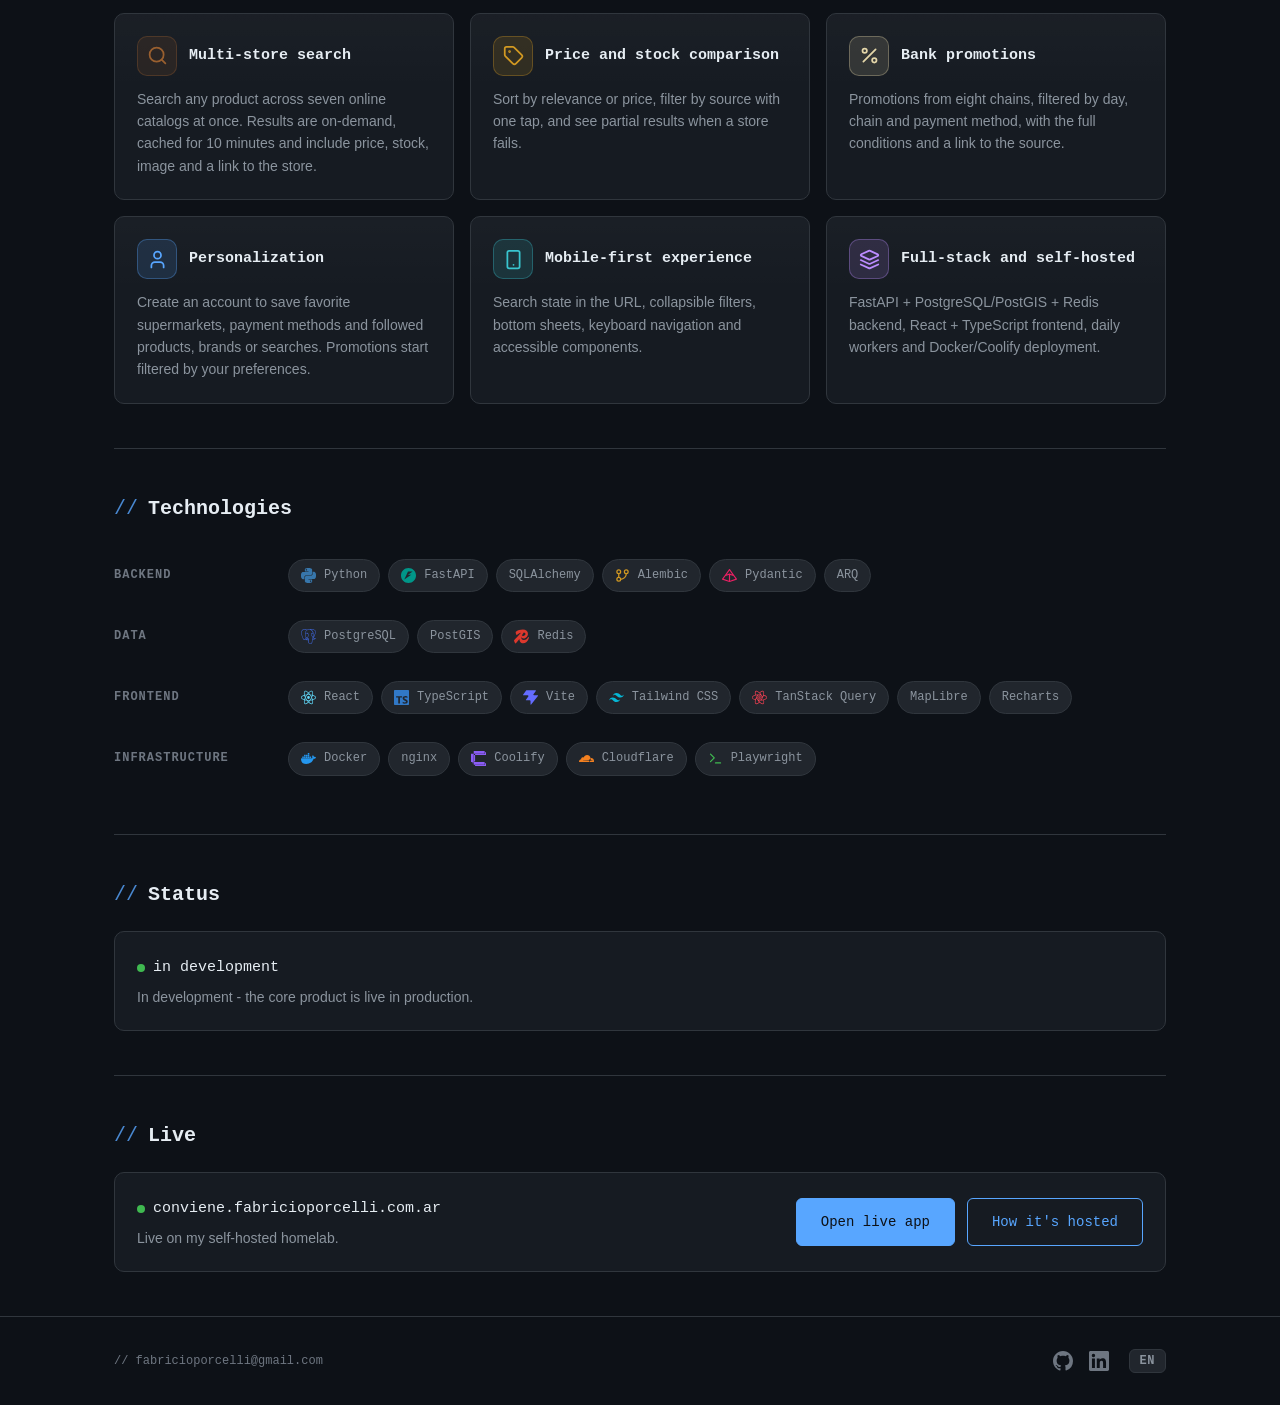
==== commit a2c6fedb: "feat: se agrega el candado de repositorio privado - se muestra un candado en las tarjetas de sir y c" ====
--- a/projects/conviene.html
+++ b/projects/conviene.html
@@ -47,6 +47,10 @@
         <div class="hero-actions" style="margin-top: 24px;">
           <a class="btn btn-primary" href="https://conviene.fabricioporcelli.com.ar/" target="_blank" rel="noopener noreferrer"><span data-i18n="cv.live.open">Open live app</span> <span class="arrow">&rarr;</span></a>
           <a class="btn btn-outline" href="homelab.html" data-i18n="cv.live.infra">How it's hosted</a>
+          <span class="private-repo-tag">
+            <svg width="15" height="15" viewBox="0 0 24 24" fill="none" stroke="currentColor" stroke-width="2" stroke-linecap="round" stroke-linejoin="round"><rect width="18" height="11" x="3" y="11" rx="2" ry="2"/><path d="M7 11V7a5 5 0 0 1 10 0v4"/></svg>
+            <span data-i18n="project.privateRepo">Private repository</span>
+          </span>
         </div>
       </div>
 
--- a/styles/styles.css
+++ b/styles/styles.css
@@ -670,6 +670,7 @@
   position: relative;
   z-index: 2;
   display: flex;
+  align-items: center;
   gap: 12px;
 }
 
@@ -756,12 +757,87 @@
 }
 
 .project-ext-link {
+  display: inline-flex;
+  align-items: center;
+  justify-content: center;
+  width: 20px;
+  height: 20px;
   color: var(--text-tertiary);
   transition: color 0.2s;
 }
 
+.project-ext-link svg {
+  display: block;
+}
+
+.project-ext-link-external svg {
+  transform: translateY(1px);
+}
+
 .project-ext-link:hover {
   color: var(--accent-blue);
+}
+
+.project-private {
+  position: relative;
+  display: inline-flex;
+  align-items: center;
+  justify-content: center;
+  color: var(--text-tertiary);
+  cursor: default;
+  transition: color 0.2s;
+}
+
+.project-private:hover,
+.project-private:focus-visible {
+  color: var(--text-primary);
+}
+
+.project-private-tooltip {
+  position: absolute;
+  top: calc(100% + 8px);
+  right: 0;
+  padding: 6px 10px;
+  background: var(--bg-tertiary);
+  border: 1px solid var(--border);
+  border-radius: 6px;
+  font-family: var(--font-mono);
+  font-size: 11px;
+  font-weight: 400;
+  color: var(--text-primary);
+  white-space: nowrap;
+  opacity: 0;
+  visibility: hidden;
+  transform: translateY(-4px);
+  transition: opacity 0.15s ease, transform 0.15s ease, visibility 0.15s;
+  pointer-events: none;
+  z-index: 20;
+}
+
+.project-private:hover .project-private-tooltip,
+.project-private:focus-visible .project-private-tooltip {
+  opacity: 1;
+  visibility: visible;
+  transform: translateY(0);
+}
+
+.private-repo-tag {
+  display: inline-flex;
+  align-items: center;
+  gap: 8px;
+  align-self: center;
+  padding: 8px 14px;
+  background: var(--bg-secondary);
+  border: 1px solid var(--border);
+  border-radius: 999px;
+  font-family: var(--font-mono);
+  font-size: 12px;
+  color: var(--text-secondary);
+}
+
+.private-repo-tag svg {
+  width: 15px;
+  height: 15px;
 }
 
 .project-title {
@@ -782,18 +858,6 @@
   line-height: 1.6;
   margin-bottom: 20px;
   flex: 1;
-}
-
-.project-tags {
-  display: flex;
-  flex-wrap: wrap;
-  gap: 12px;
-}
-
-.project-tag {
-  font-family: var(--font-mono);
-  font-size: 12px;
-  color: var(--accent-blue);
 }
 
 /* CURRICULUM */
@@ -1757,6 +1821,10 @@
     align-self: flex-start;
   }
 
+  .private-repo-tag {
+    align-self: flex-start;
+  }
+
   .projects-grid {
     grid-template-columns: 1fr;
   }
